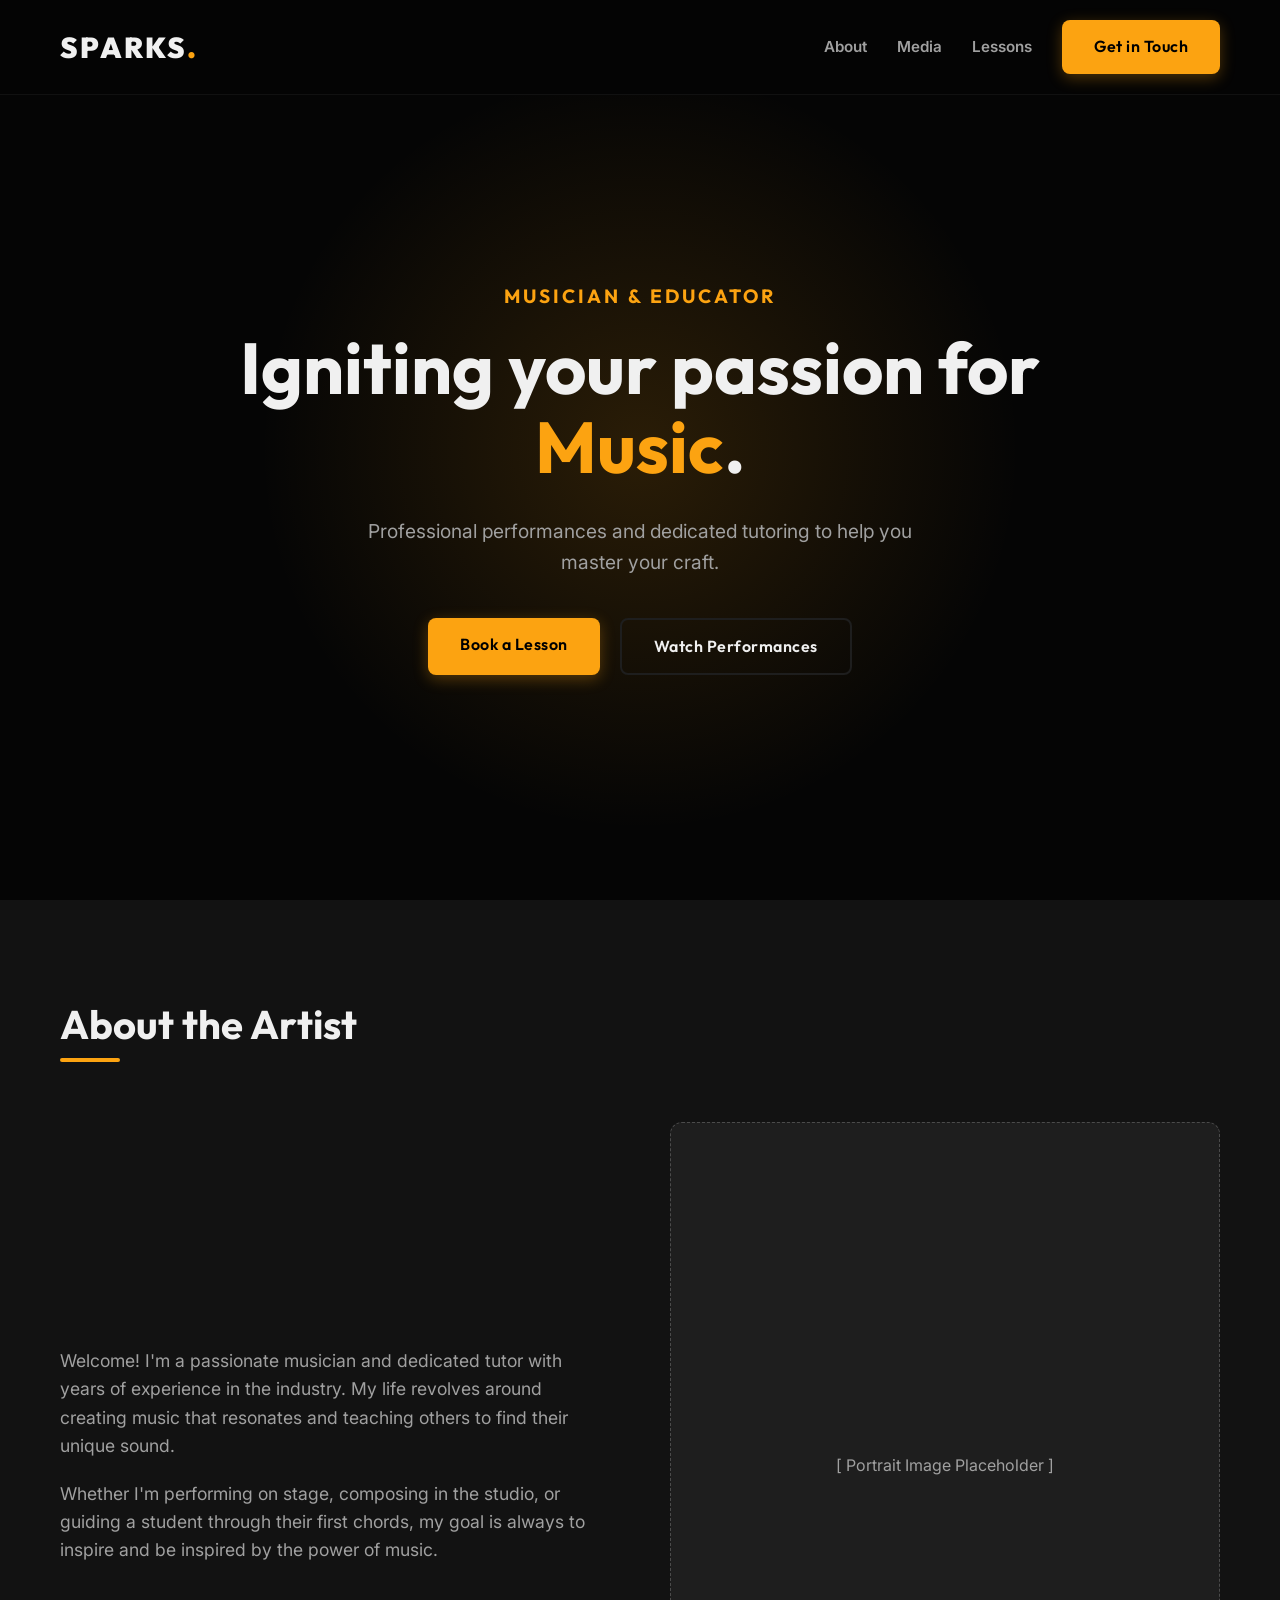
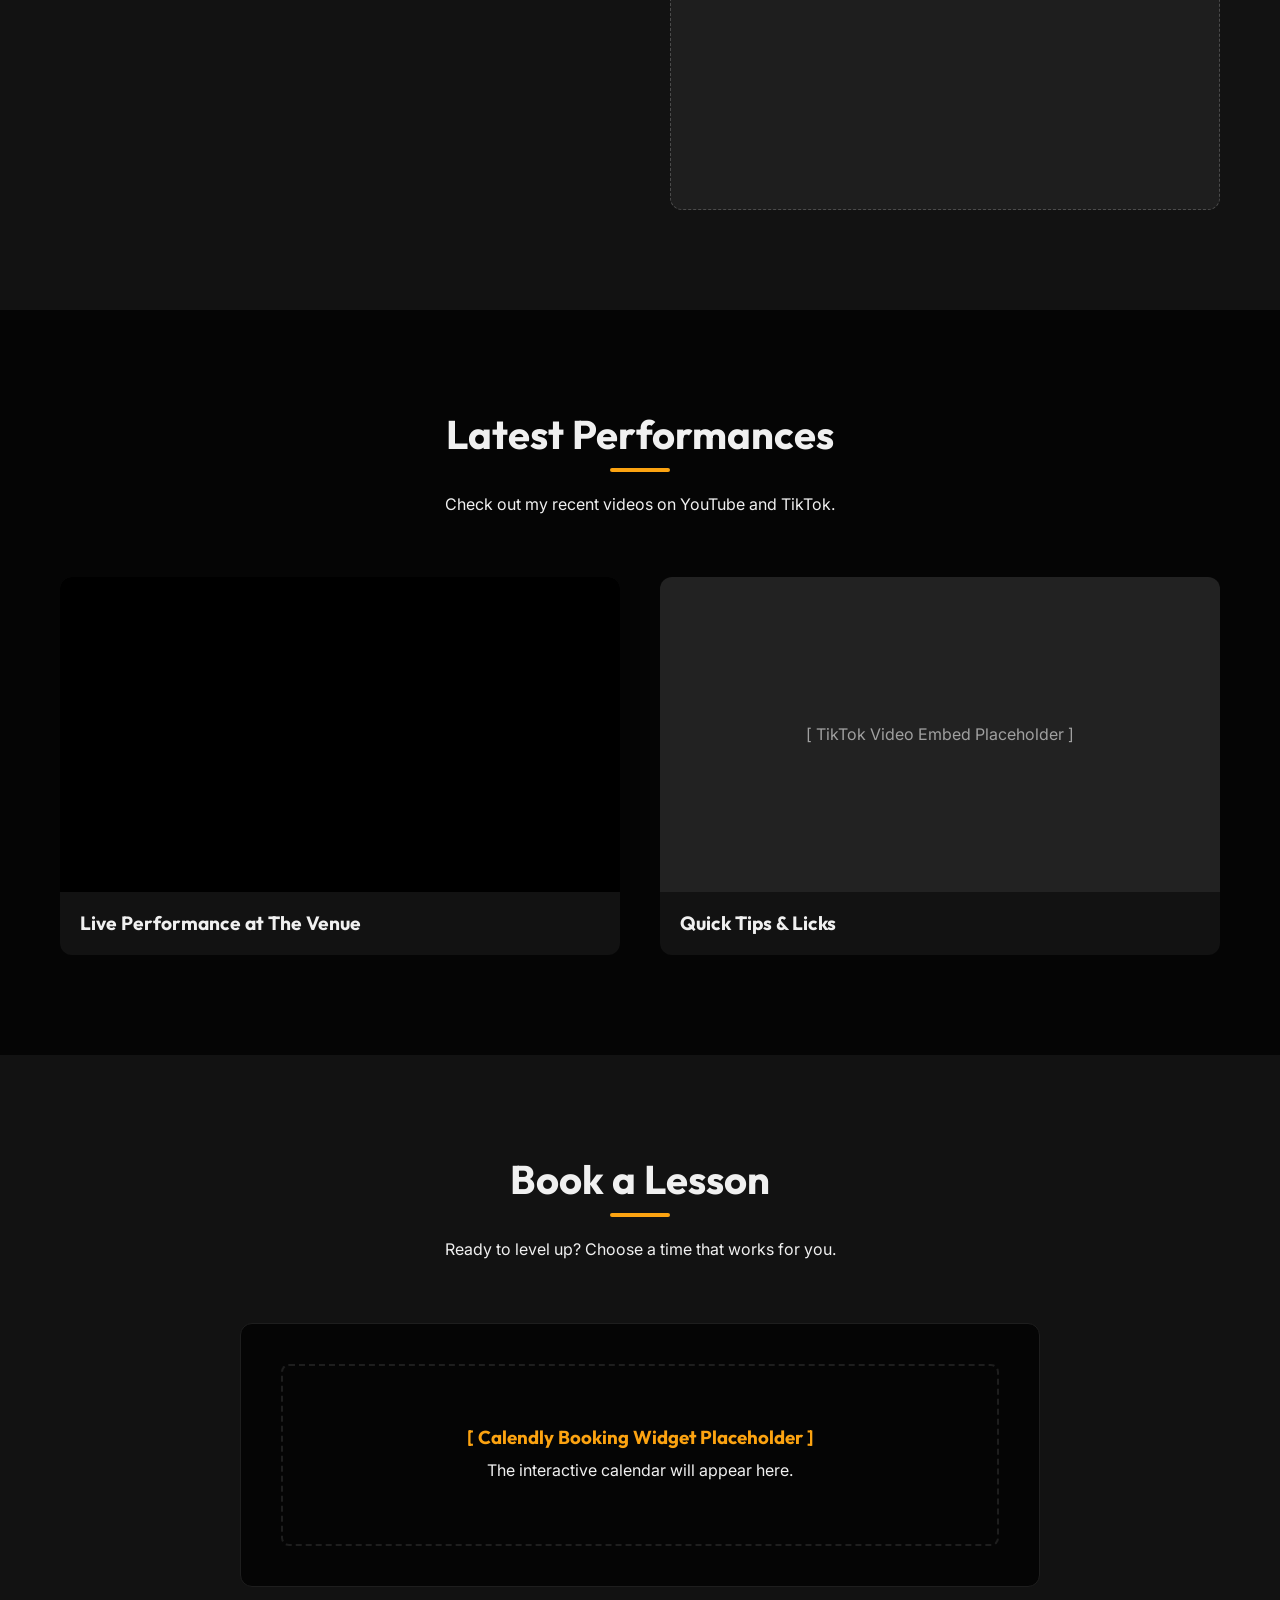
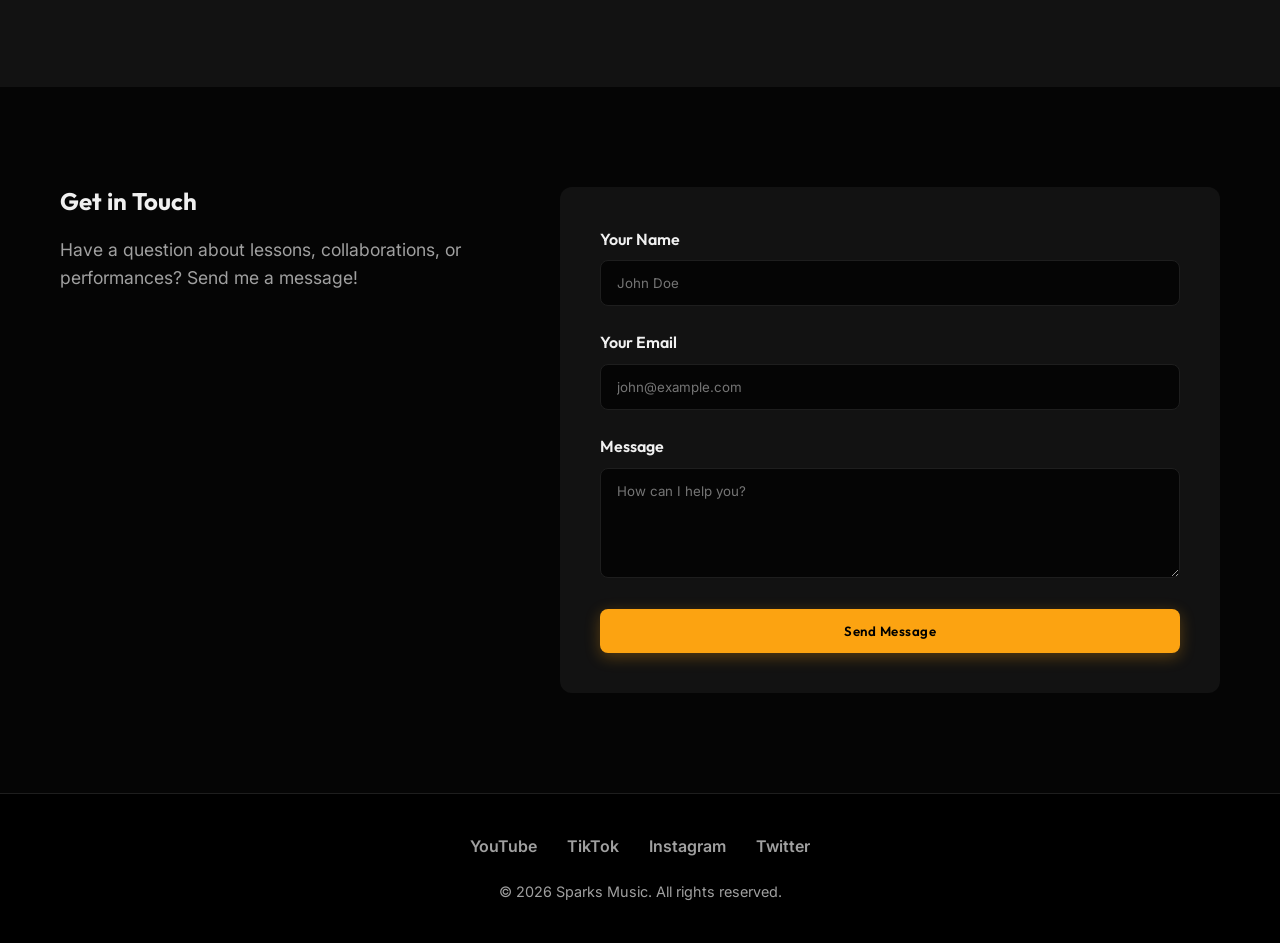
==== index.html @ db4cc909 "Add custom static site structure with placeholders" ====
<!DOCTYPE html>
<html lang="en">
<head>
    <meta charset="UTF-8">
    <meta name="viewport" content="width=device-width, initial-scale=1.0">
    <meta name="description" content="Musician & Tutor Portfolio">
    <title>Sparks | Musician & Tutor</title>
    
    <!-- Google Fonts for typography -->
    <link rel="preconnect" href="https://fonts.googleapis.com">
    <link rel="preconnect" href="https://fonts.gstatic.com" crossorigin>
    <link href="https://fonts.googleapis.com/css2?family=Inter:wght@300;400;600&family=Outfit:wght@400;700;900&display=swap" rel="stylesheet">
    
    <!-- Link to our custom sleek dark theme styles -->
    <link rel="stylesheet" href="styles.css">
</head>
<body>

    <!-- NAVIGATION BAR -->
    <header class="navbar">
        <div class="nav-container">
            <div class="logo">SPARKS<span>.</span></div>
            <!-- Mobile Menu Toggle Button -->
            <button class="mobile-toggle" aria-label="Toggle Navigation">
                <span class="hamburger"></span>
            </button>
            <nav class="nav-links">
                <a href="#about">About</a>
                <a href="#media">Media</a>
                <a href="#lessons">Lessons</a>
                <a href="#contact" class="btn-primary">Get in Touch</a>
            </nav>
        </div>
    </header>

    <!-- HERO SECTION -->
    <section class="hero" id="home">
        <div class="hero-content">
            <h2 class="subtitle">Musician & Educator</h2>
            <h1 class="title">Igniting your passion for <span class="accent">Music</span>.</h1>
            <p class="description">Professional performances and dedicated tutoring to help you master your craft.</p>
            <div class="hero-actions">
                <a href="#lessons" class="btn-primary">Book a Lesson</a>
                <a href="#media" class="btn-secondary">Watch Performances</a>
            </div>
        </div>
        <!-- Placeholder for a sleek background image or visual -->
        <div class="hero-background-glow"></div>
    </section>

    <!-- ABOUT SECTION -->
    <section class="section about" id="about">
        <div class="container">
            <div class="section-header">
                <h2>About the Artist</h2>
                <div class="underline"></div>
            </div>
            <div class="about-grid">
                <div class="about-text">
                    <p>Welcome! I'm a passionate musician and dedicated tutor with years of experience in the industry. My life revolves around creating music that resonates and teaching others to find their unique sound.</p>
                    <p>Whether I'm performing on stage, composing in the studio, or guiding a student through their first chords, my goal is always to inspire and be inspired by the power of music.</p>
                </div>
                <div class="about-image-placeholder">
                    <!-- TODO: Replace with an actual image of the client -->
                    <div class="img-box">
                        <span>[ Portrait Image Placeholder ]</span>
                    </div>
                </div>
            </div>
        </div>
    </section>

    <!-- MEDIA / VIDEOS SECTION -->
    <section class="section media" id="media">
        <div class="container">
            <div class="section-header text-center">
                <h2>Latest Performances</h2>
                <div class="underline center"></div>
                <p>Check out my recent videos on YouTube and TikTok.</p>
            </div>
            
            <div class="media-grid">
                <!-- YOUTUBE VIDEO PLACEHOLDER -->
                <div class="video-card">
                    <div class="video-wrapper">
                        <!-- TODO: Replace the 'src' link with actual YouTube embed link -->
                        <iframe width="560" height="315" src="https://www.youtube.com/embed/dQw4w9WgXcQ" title="YouTube video player" frameborder="0" allow="accelerometer; autoplay; clipboard-write; encrypted-media; gyroscope; picture-in-picture" allowfullscreen></iframe>
                    </div>
                    <h3>Live Performance at The Venue</h3>
                </div>

                <!-- TIKTOK VIDEO PLACEHOLDER -->
                <div class="video-card">
                    <div class="video-wrapper">
                        <!-- TODO: Replace with actual TikTok embed code from tiktok.com -->
                        <div class="tiktok-placeholder">
                            <span>[ TikTok Video Embed Placeholder ]</span>
                        </div>
                    </div>
                    <h3>Quick Tips & Licks</h3>
                </div>
            </div>
        </div>
    </section>

    <!-- LESSONS / BOOKING SECTION -->
    <section class="section lessons" id="lessons">
        <div class="container">
            <div class="section-header text-center">
                <h2>Book a Lesson</h2>
                <div class="underline center"></div>
                <p>Ready to level up? Choose a time that works for you.</p>
            </div>
            
            <div class="booking-container">
                <!-- CALENDLY EMBED PLACEHOLDER -->
                <div class="calendly-wrapper">
                    <!-- TODO: Once the client has a Calendly account, replace this placeholder div with the Calendly Inline Embed Code -->
                    <div class="placeholder-box">
                        <h3>[ Calendly Booking Widget Placeholder ]</h3>
                        <p>The interactive calendar will appear here.</p>
                    </div>
                </div>
            </div>
        </div>
    </section>

    <!-- CONTACT SECTION -->
    <section class="section contact" id="contact">
        <div class="container">
            <div class="contact-grid">
                <div class="contact-info">
                    <h2>Get in Touch</h2>
                    <p>Have a question about lessons, collaborations, or performances? Send me a message!</p>
                </div>
                
                <!-- FORMSPREE CONTACT FORM PLACEHOLDER -->
                <div class="contact-form-wrapper">
                    <!-- TODO: Replace the 'action' URL with the actual Formspree endpoint URL provided when you create the form on formspree.io -->
                    <form action="https://formspree.io/f/YOUR_FORM_ID_HERE" method="POST" class="contact-form">
                        <div class="form-group">
                            <label for="name">Your Name</label>
                            <input type="text" id="name" name="name" required placeholder="John Doe">
                        </div>
                        <div class="form-group">
                            <label for="email">Your Email</label>
                            <input type="email" id="email" name="email" required placeholder="john@example.com">
                        </div>
                        <div class="form-group">
                            <label for="message">Message</label>
                            <textarea id="message" name="message" rows="5" required placeholder="How can I help you?"></textarea>
                        </div>
                        <button type="submit" class="btn-primary full-width">Send Message</button>
                    </form>
                </div>
            </div>
        </div>
    </section>

    <!-- FOOTER SECTION -->
    <footer class="footer">
        <div class="container text-center">
            <div class="social-links">
                <!-- TODO: Update the href attributes with the client's actual social media URLs -->
                <a href="#" target="_blank" aria-label="YouTube">YouTube</a>
                <a href="#" target="_blank" aria-label="TikTok">TikTok</a>
                <a href="#" target="_blank" aria-label="Instagram">Instagram</a>
                <a href="#" target="_blank" aria-label="Twitter">Twitter</a>
            </div>
            <p>&copy; <span id="year"></span> Sparks Music. All rights reserved.</p>
        </div>
    </footer>

    <!-- Link to our interactivity script -->
    <script src="script.js"></script>
</body>
</html>
---- styles.css ----
/* ==========================================================================
   CSS CUSTOM PROPERTIES (Variables)
   ========================================================================== */
:root {
    /* Color Palette - Dark Sleek & Musical Vibe */
    --bg-color: #050505; /* Deep black background */
    --surface-color: #121212; /* Slightly lighter for cards/sections */
    --surface-light: #1e1e1e;
    
    --text-primary: #f0f0f0;
    --text-secondary: #a0a0a0;
    
    /* Vibrant Accent Colors */
    --accent-color: #fca311; /* Vibrant Gold/Orange for 'Sparks' */
    --accent-glow: rgba(252, 163, 17, 0.3);
    
    /* Typography */
    --font-heading: 'Outfit', sans-serif;
    --font-body: 'Inter', sans-serif;
    
    /* Spacing & Layout */
    --max-width: 1200px;
    --section-padding: 100px 20px;
    
    /* Transitions */
    --transition: all 0.3s ease;
}

/* ==========================================================================
   RESET & BASE STYLES
   ========================================================================== */
* {
    margin: 0;
    padding: 0;
    box-sizing: border-box;
}

html {
    scroll-behavior: smooth;
}

body {
    font-family: var(--font-body);
    background-color: var(--bg-color);
    color: var(--text-primary);
    line-height: 1.6;
    overflow-x: hidden;
}

h1, h2, h3, h4, h5, h6 {
    font-family: var(--font-heading);
    font-weight: 700;
    line-height: 1.2;
}

a {
    text-decoration: none;
    color: var(--text-primary);
    transition: var(--transition);
}

img {
    max-width: 100%;
    height: auto;
    display: block;
}

.container {
    max-width: var(--max-width);
    margin: 0 auto;
    padding: 0 20px;
}

.text-center { text-align: center; }

/* ==========================================================================
   COMPONENTS & UTILITIES
   ========================================================================== */
/* Buttons */
.btn-primary, .btn-secondary {
    display: inline-block;
    padding: 14px 32px;
    border-radius: 8px;
    font-weight: 600;
    font-family: var(--font-heading);
    letter-spacing: 0.5px;
    cursor: pointer;
    transition: var(--transition);
    border: none;
}

.btn-primary {
    background-color: var(--accent-color);
    color: #000;
    box-shadow: 0 4px 15px var(--accent-glow);
}

.btn-primary:hover {
    transform: translateY(-2px);
    box-shadow: 0 6px 20px rgba(252, 163, 17, 0.5);
    background-color: #ffb732;
}

.btn-secondary {
    background-color: transparent;
    color: var(--text-primary);
    border: 2px solid var(--surface-light);
}

.btn-secondary:hover {
    border-color: var(--accent-color);
    color: var(--accent-color);
}

.full-width {
    width: 100%;
}

/* Section Headers */
.section {
    padding: var(--section-padding);
}

.section-header {
    margin-bottom: 60px;
}

.section-header h2 {
    font-size: 2.5rem;
    margin-bottom: 10px;
}

.underline {
    width: 60px;
    height: 4px;
    background-color: var(--accent-color);
    border-radius: 2px;
}

.underline.center {
    margin: 0 auto 20px auto;
}

/* ==========================================================================
   NAVIGATION
   ========================================================================== */
.navbar {
    position: fixed;
    top: 0;
    left: 0;
    width: 100%;
    padding: 20px 0;
    background-color: rgba(5, 5, 5, 0.9);
    backdrop-filter: blur(10px);
    z-index: 1000;
    border-bottom: 1px solid rgba(255, 255, 255, 0.05);
}

.nav-container {
    max-width: var(--max-width);
    margin: 0 auto;
    padding: 0 20px;
    display: flex;
    justify-content: space-between;
    align-items: center;
}

.logo {
    font-family: var(--font-heading);
    font-size: 1.8rem;
    font-weight: 900;
    letter-spacing: 2px;
}

.logo span {
    color: var(--accent-color);
}

.nav-links {
    display: flex;
    align-items: center;
    gap: 30px;
}

.nav-links a:not(.btn-primary) {
    font-weight: 600;
    font-size: 0.95rem;
    color: var(--text-secondary);
}

.nav-links a:not(.btn-primary):hover {
    color: var(--accent-color);
}

.mobile-toggle {
    display: none;
    background: none;
    border: none;
    cursor: pointer;
    width: 30px;
    height: 24px;
    position: relative;
}

.hamburger, .hamburger::before, .hamburger::after {
    content: '';
    position: absolute;
    width: 100%;
    height: 2px;
    background-color: var(--text-primary);
    transition: var(--transition);
}

.hamburger { top: 11px; left: 0; }
.hamburger::before { top: -8px; }
.hamburger::after { top: 8px; }

/* ==========================================================================
   HERO SECTION
   ========================================================================== */
.hero {
    min-height: 100vh;
    display: flex;
    align-items: center;
    justify-content: center;
    position: relative;
    padding: 120px 20px 60px;
    text-align: center;
    overflow: hidden;
}

.hero-content {
    position: relative;
    z-index: 2;
    max-width: 800px;
}

.subtitle {
    color: var(--accent-color);
    font-size: 1.2rem;
    text-transform: uppercase;
    letter-spacing: 3px;
    margin-bottom: 20px;
}

.title {
    font-size: 4.5rem;
    line-height: 1.1;
    margin-bottom: 30px;
}

.accent {
    color: var(--accent-color);
    position: relative;
}

.description {
    font-size: 1.2rem;
    color: var(--text-secondary);
    margin-bottom: 40px;
    max-width: 600px;
    margin-left: auto;
    margin-right: auto;
}

.hero-actions {
    display: flex;
    gap: 20px;
    justify-content: center;
}

.hero-background-glow {
    position: absolute;
    width: 60vw;
    height: 60vw;
    background: radial-gradient(circle, var(--accent-glow) 0%, transparent 70%);
    top: 50%;
    left: 50%;
    transform: translate(-50%, -50%);
    z-index: 1;
    pointer-events: none;
    opacity: 0.5;
}

/* ==========================================================================
   ABOUT SECTION
   ========================================================================== */
.about {
    background-color: var(--surface-color);
}

.about-grid {
    display: grid;
    grid-template-columns: 1fr 1fr;
    gap: 60px;
    align-items: center;
}

.about-text p {
    font-size: 1.1rem;
    color: var(--text-secondary);
    margin-bottom: 20px;
}

.about-image-placeholder {
    width: 100%;
}

.img-box {
    background-color: var(--surface-light);
    border-radius: 12px;
    aspect-ratio: 4/5;
    display: flex;
    align-items: center;
    justify-content: center;
    color: var(--text-secondary);
    border: 1px dashed rgba(255,255,255,0.2);
}

/* ==========================================================================
   MEDIA / VIDEOS SECTION
   ========================================================================== */
.media-grid {
    display: grid;
    grid-template-columns: repeat(auto-fit, minmax(300px, 1fr));
    gap: 40px;
    margin-top: 40px;
}

.video-card {
    background-color: var(--surface-color);
    border-radius: 12px;
    overflow: hidden;
    transition: var(--transition);
}

.video-card:hover {
    transform: translateY(-10px);
    box-shadow: 0 10px 30px rgba(0,0,0,0.5);
}

.video-wrapper {
    position: relative;
    padding-bottom: 56.25%; /* 16:9 Aspect Ratio */
    height: 0;
    background-color: #000;
}

.video-wrapper iframe, .video-wrapper .tiktok-placeholder {
    position: absolute;
    top: 0;
    left: 0;
    width: 100%;
    height: 100%;
}

.tiktok-placeholder {
    display: flex;
    align-items: center;
    justify-content: center;
    background-color: #222;
    color: var(--text-secondary);
}

.video-card h3 {
    padding: 20px;
    font-size: 1.2rem;
}

/* ==========================================================================
   LESSONS SECTION
   ========================================================================== */
.lessons {
    background-color: var(--surface-color);
}

.booking-container {
    max-width: 800px;
    margin: 0 auto;
    background-color: var(--bg-color);
    border-radius: 12px;
    padding: 40px;
    border: 1px solid var(--surface-light);
}

.placeholder-box {
    text-align: center;
    padding: 60px 20px;
    border: 2px dashed var(--surface-light);
    border-radius: 8px;
}

.placeholder-box h3 {
    color: var(--accent-color);
    margin-bottom: 10px;
}

/* ==========================================================================
   CONTACT SECTION
   ========================================================================== */
.contact-grid {
    display: grid;
    grid-template-columns: 1fr 1.5fr;
    gap: 60px;
}

.contact-info p {
    color: var(--text-secondary);
    margin-top: 20px;
    font-size: 1.1rem;
}

.contact-form {
    background-color: var(--surface-color);
    padding: 40px;
    border-radius: 12px;
}

.form-group {
    margin-bottom: 24px;
}

.form-group label {
    display: block;
    margin-bottom: 8px;
    font-weight: 600;
    font-family: var(--font-heading);
}

.form-group input, .form-group textarea {
    width: 100%;
    padding: 14px 16px;
    background-color: var(--bg-color);
    border: 1px solid var(--surface-light);
    border-radius: 8px;
    color: var(--text-primary);
    font-family: var(--font-body);
    transition: var(--transition);
}

.form-group input:focus, .form-group textarea:focus {
    outline: none;
    border-color: var(--accent-color);
    box-shadow: 0 0 0 2px var(--accent-glow);
}

/* ==========================================================================
   FOOTER
   ========================================================================== */
.footer {
    background-color: #000;
    padding: 40px 20px;
    border-top: 1px solid var(--surface-light);
}

.social-links {
    display: flex;
    justify-content: center;
    gap: 30px;
    margin-bottom: 20px;
}

.social-links a {
    color: var(--text-secondary);
    font-weight: 600;
}

.social-links a:hover {
    color: var(--accent-color);
}

.footer p {
    color: var(--text-secondary);
    font-size: 0.9rem;
}

/* ==========================================================================
   RESPONSIVE DESIGN (Media Queries)
   ========================================================================== */
@media (max-width: 768px) {
    .title { font-size: 3rem; }
    .about-grid, .contact-grid { grid-template-columns: 1fr; }
    
    .mobile-toggle { display: block; }
    
    .nav-links {
        position: absolute;
        top: 100%;
        left: 0;
        width: 100%;
        background-color: var(--surface-color);
        flex-direction: column;
        padding: 30px 20px;
        clip-path: circle(0% at top right);
        transition: all 0.4s ease-out;
    }
    
    .nav-links.active {
        clip-path: circle(150% at top right);
    }
    
    .hero-actions { flex-direction: column; }
}
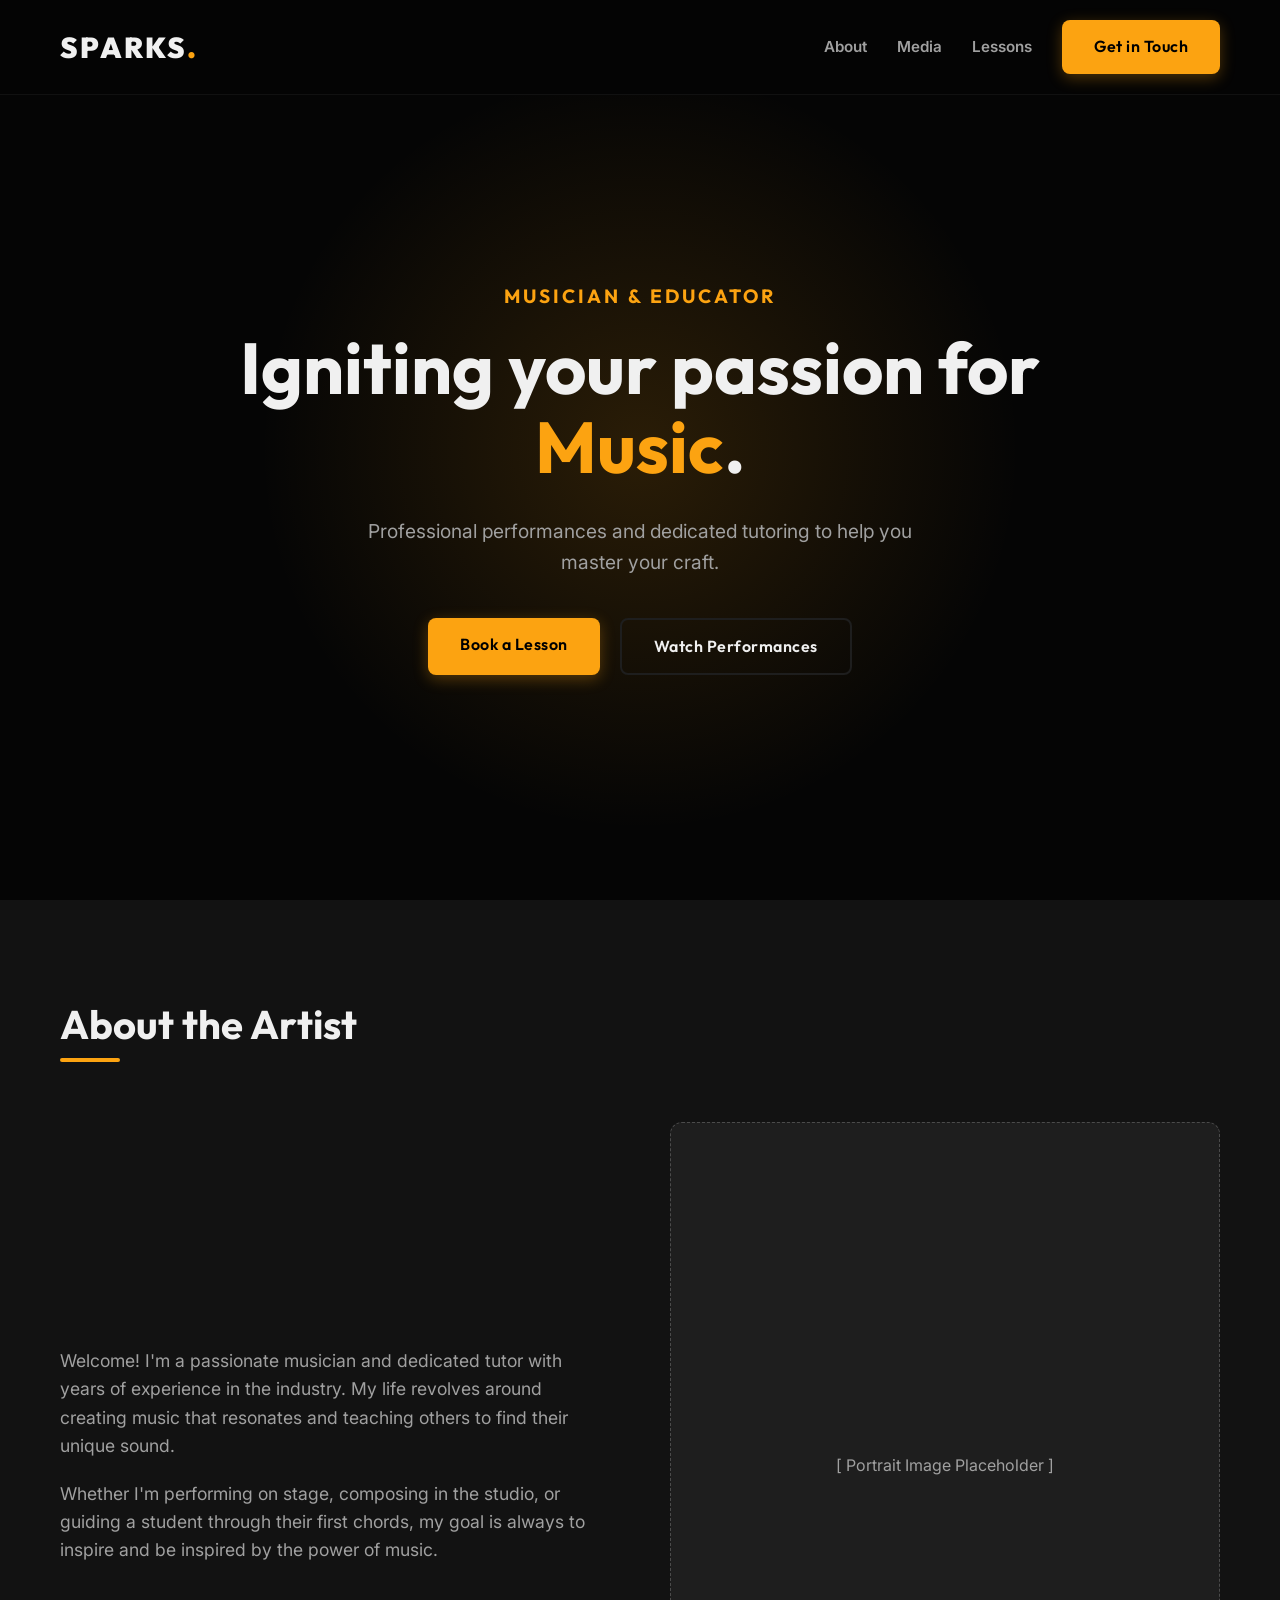
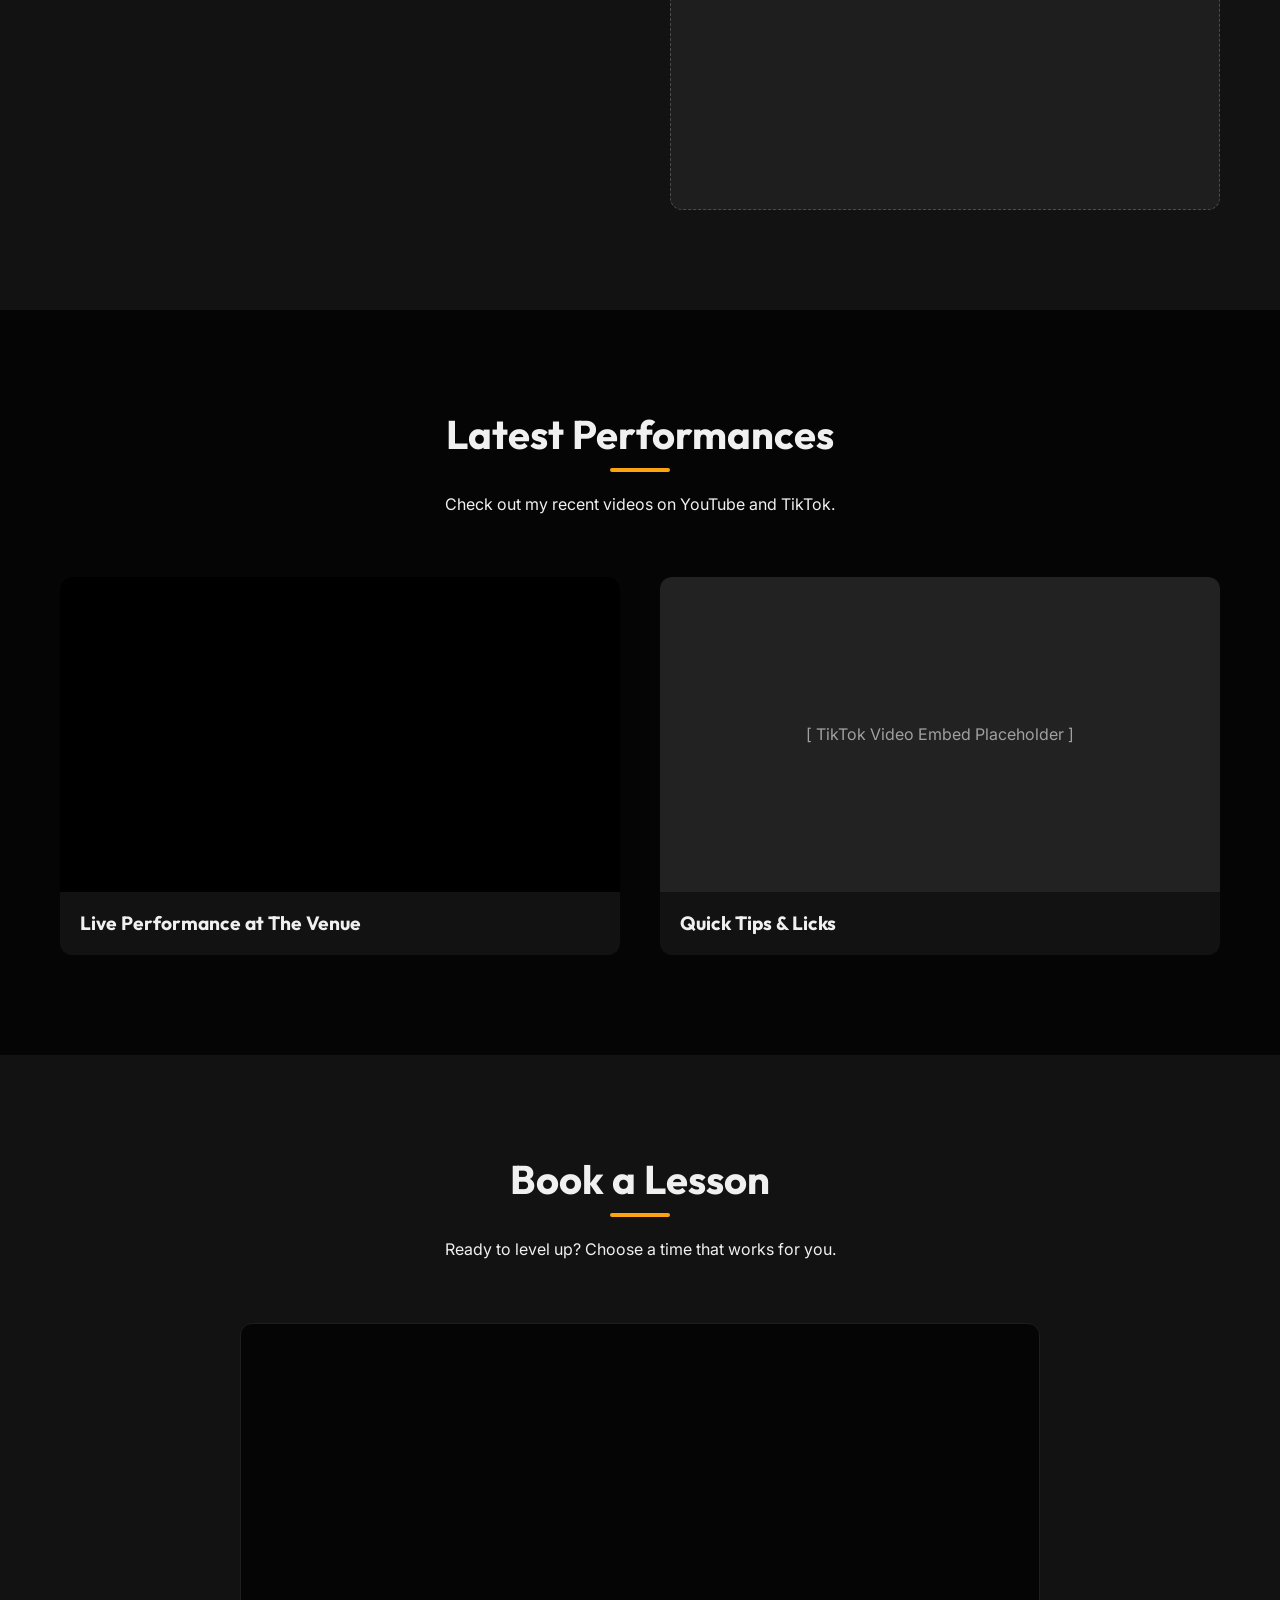
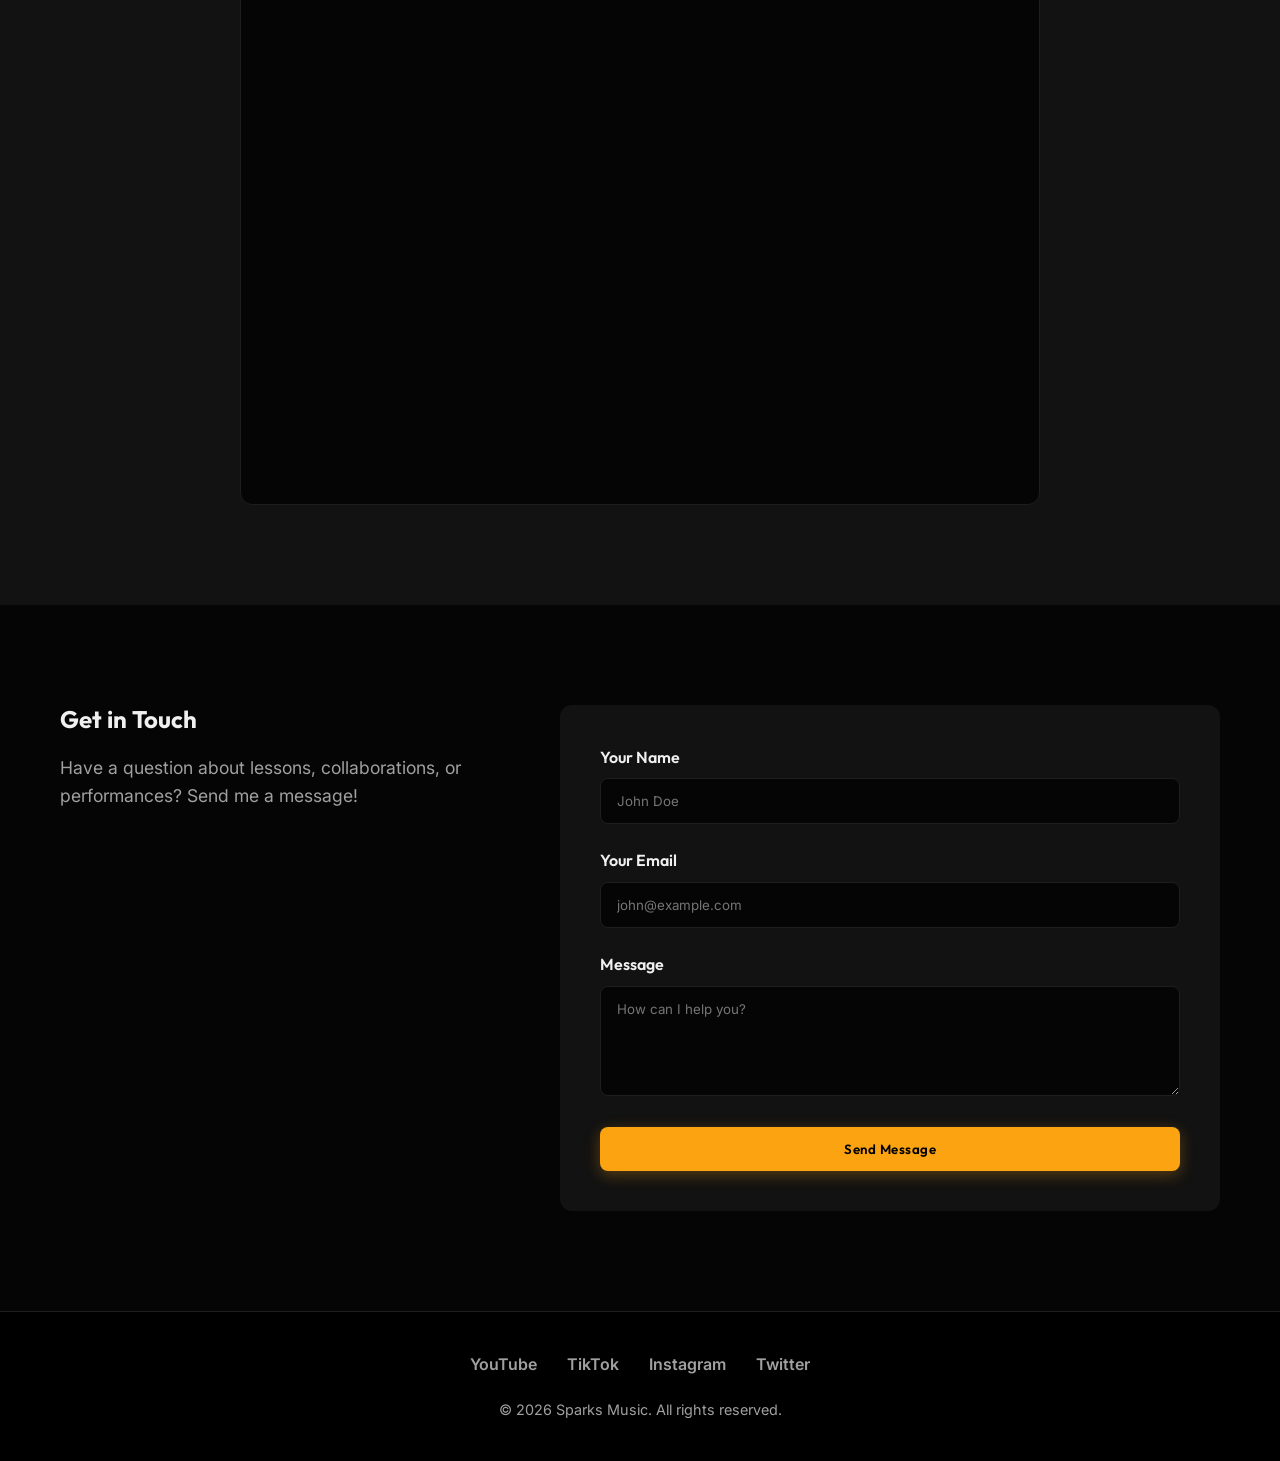
==== commit d769cb95: "Update Calendly embed code" ====
--- a/index.html
+++ b/index.html
@@ -115,11 +115,10 @@
             <div class="booking-container">
                 <!-- CALENDLY EMBED PLACEHOLDER -->
                 <div class="calendly-wrapper">
-                    <!-- TODO: Once the client has a Calendly account, replace this placeholder div with the Calendly Inline Embed Code -->
-                    <div class="placeholder-box">
-                        <h3>[ Calendly Booking Widget Placeholder ]</h3>
-                        <p>The interactive calendar will appear here.</p>
-                    </div>
+                    <!-- Calendly inline widget begin -->
+                    <div class="calendly-inline-widget" data-url="https://calendly.com/mosebemos26/30min" style="min-width:320px;height:700px;"></div>
+                    <script type="text/javascript" src="https://assets.calendly.com/assets/external/widget.js" async></script>
+                    <!-- Calendly inline widget end -->
                 </div>
             </div>
         </div>
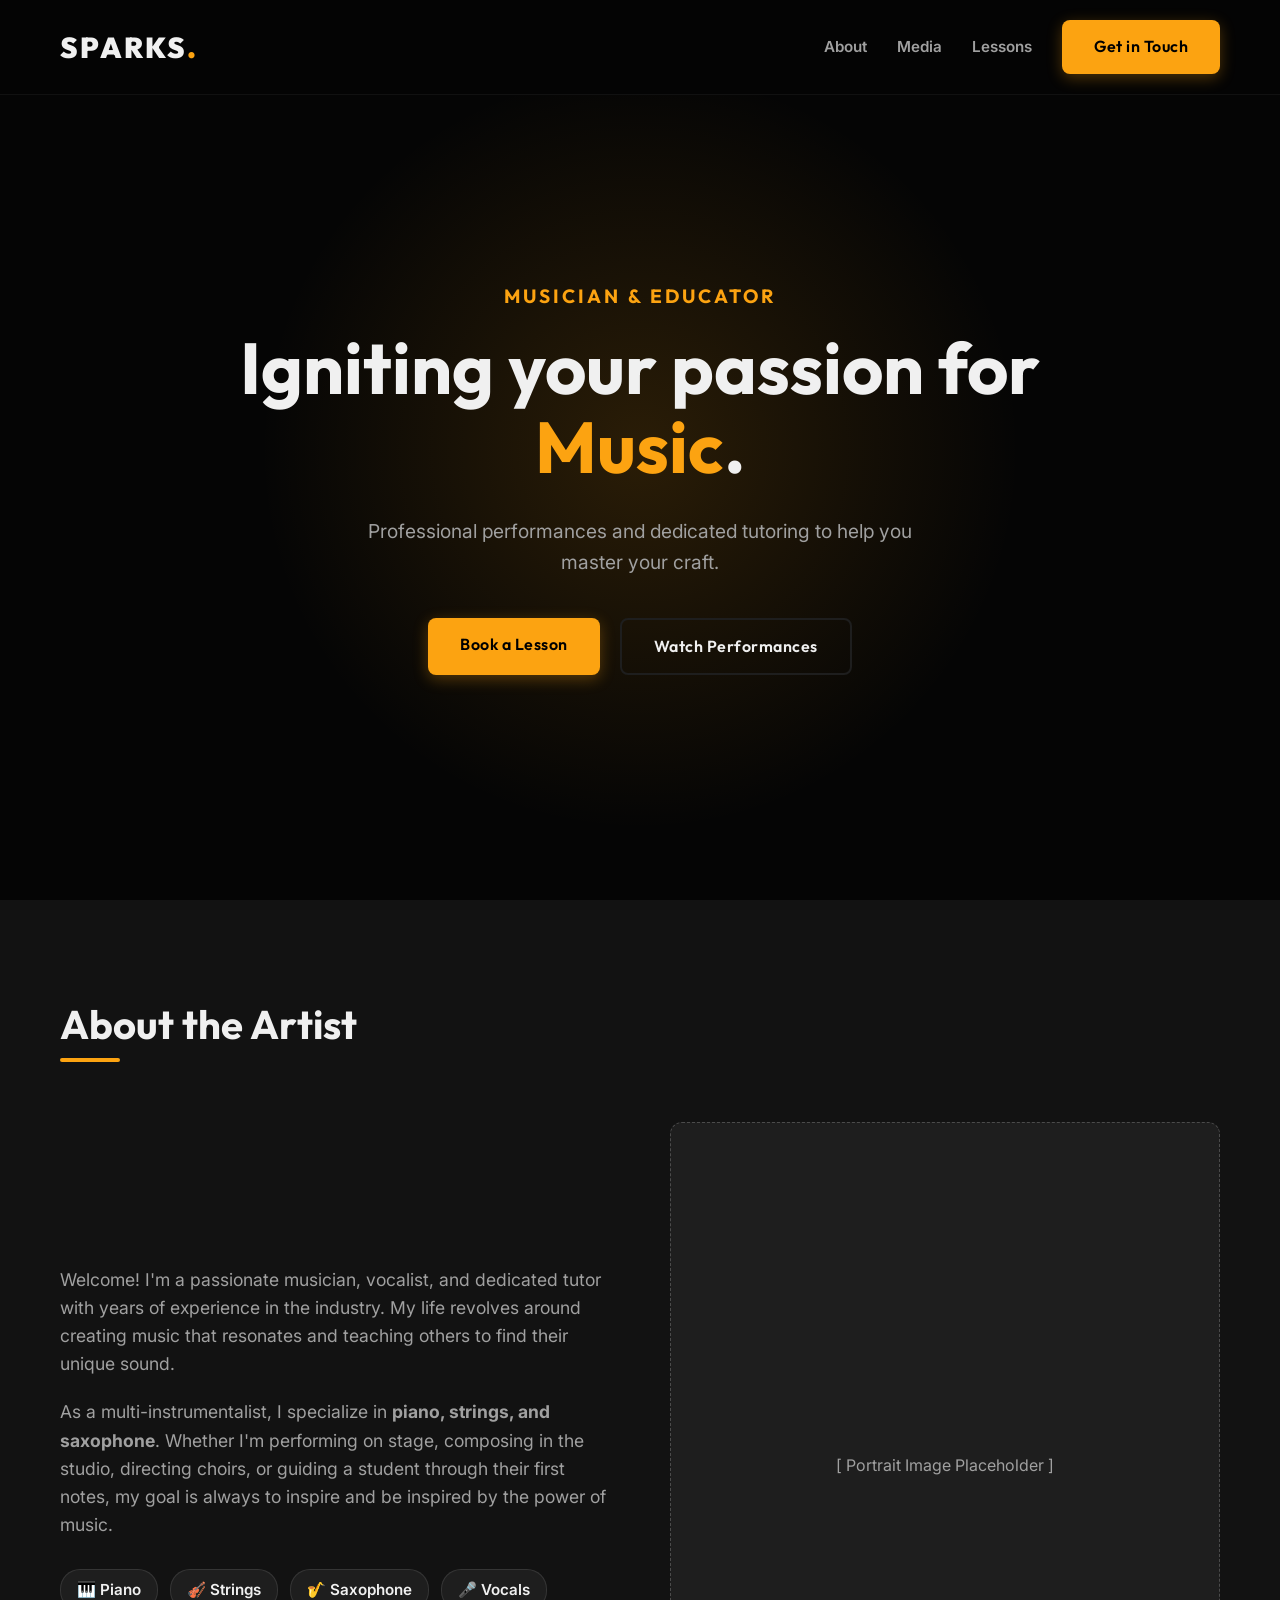
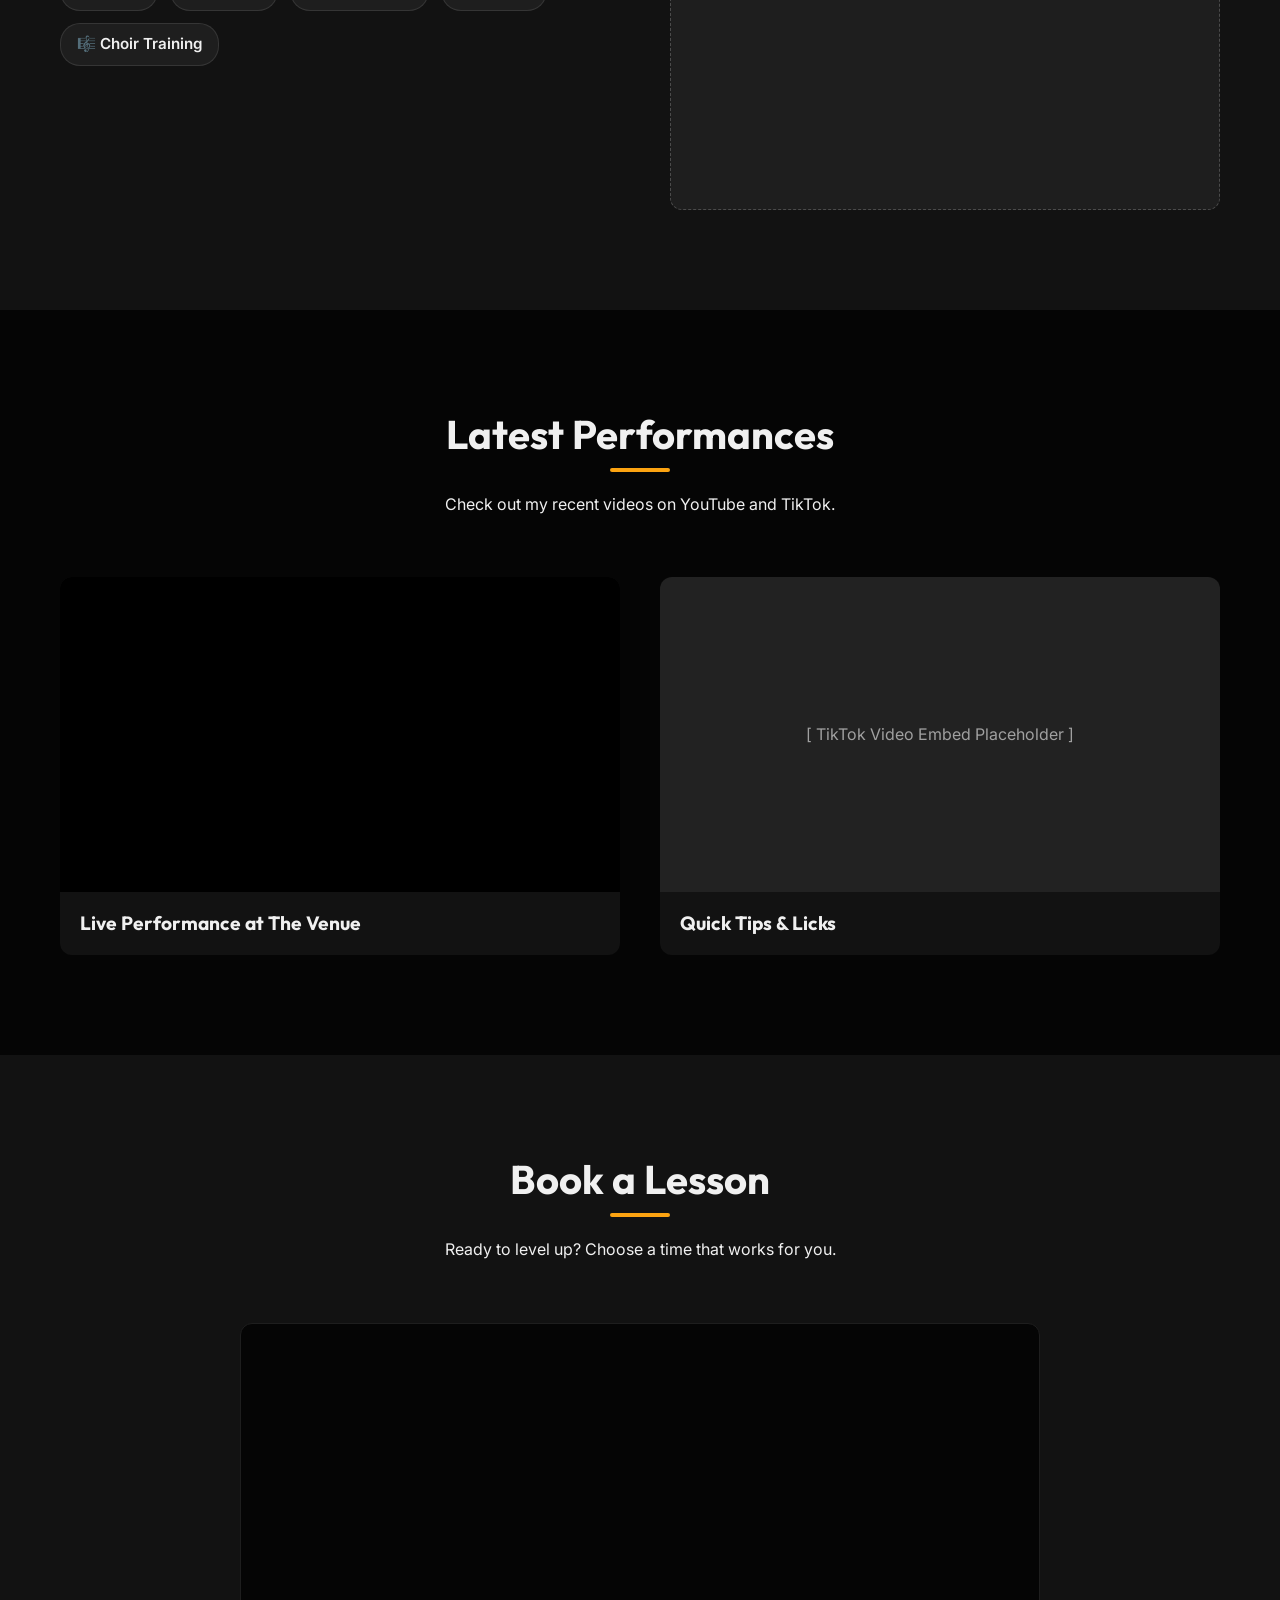
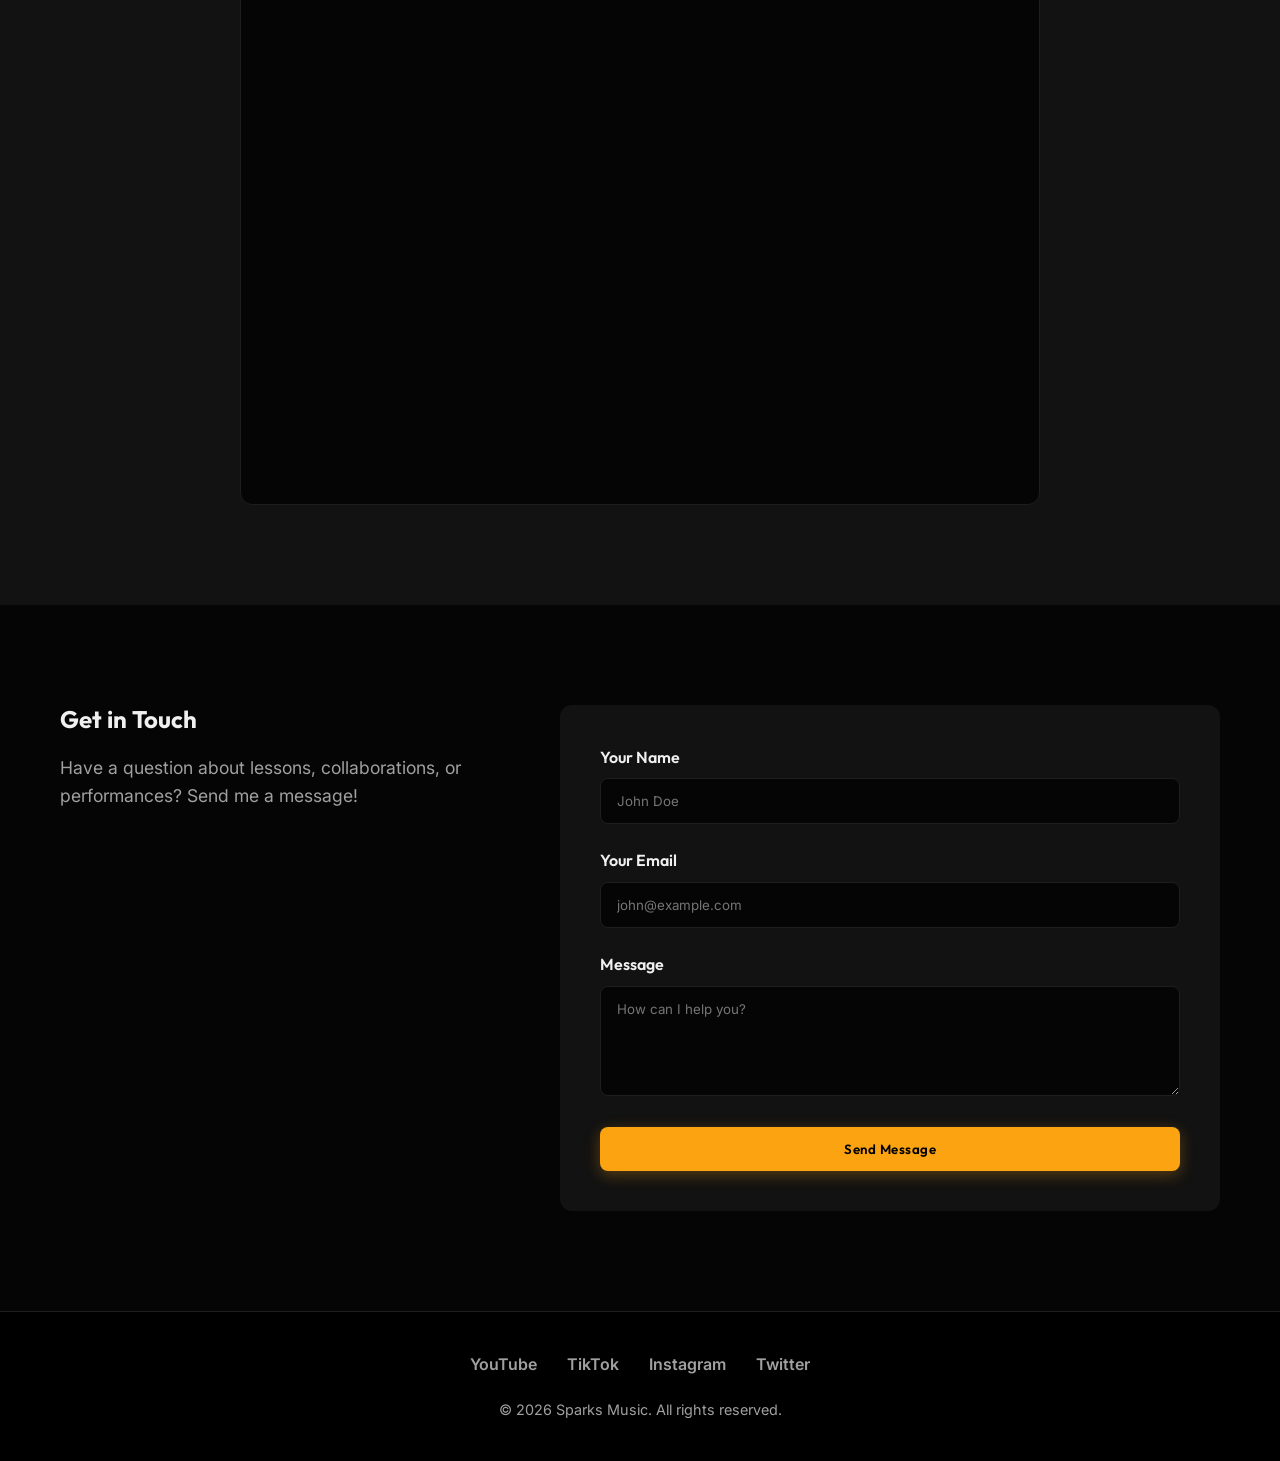
==== commit 5bf73fb8: "Update about section to feature multiple instruments and choir training" ====
--- a/index.html
+++ b/index.html
@@ -57,8 +57,16 @@
             </div>
             <div class="about-grid">
                 <div class="about-text">
-                    <p>Welcome! I'm a passionate musician and dedicated tutor with years of experience in the industry. My life revolves around creating music that resonates and teaching others to find their unique sound.</p>
-                    <p>Whether I'm performing on stage, composing in the studio, or guiding a student through their first chords, my goal is always to inspire and be inspired by the power of music.</p>
+                    <p>Welcome! I'm a passionate musician, vocalist, and dedicated tutor with years of experience in the industry. My life revolves around creating music that resonates and teaching others to find their unique sound.</p>
+                    <p>As a multi-instrumentalist, I specialize in <strong>piano, strings, and saxophone</strong>. Whether I'm performing on stage, composing in the studio, directing choirs, or guiding a student through their first notes, my goal is always to inspire and be inspired by the power of music.</p>
+                    
+                    <div class="skills-container">
+                        <span class="skill-tag">🎹 Piano</span>
+                        <span class="skill-tag">🎻 Strings</span>
+                        <span class="skill-tag">🎷 Saxophone</span>
+                        <span class="skill-tag">🎤 Vocals</span>
+                        <span class="skill-tag">🎼 Choir Training</span>
+                    </div>
                 </div>
                 <div class="about-image-placeholder">
                     <!-- TODO: Replace with an actual image of the client -->
@@ -135,8 +143,10 @@
                 
                 <!-- FORMSPREE CONTACT FORM PLACEHOLDER -->
                 <div class="contact-form-wrapper">
-                    <!-- TODO: Replace the 'action' URL with the actual Formspree endpoint URL provided when you create the form on formspree.io -->
-                    <form action="https://formspree.io/f/YOUR_FORM_ID_HERE" method="POST" class="contact-form">
+                    <form action="https://api.web3forms.com/submit" method="POST" class="contact-form">
+                        <!-- Web3Forms Access Key -->
+                        <input type="hidden" name="access_key" value="1d06483f-66d4-4c90-8b9a-741d854e2569">
+                        
                         <div class="form-group">
                             <label for="name">Your Name</label>
                             <input type="text" id="name" name="name" required placeholder="John Doe">
--- a/styles.css
+++ b/styles.css
@@ -306,6 +306,31 @@
     width: 100%;
 }
 
+.skills-container {
+    display: flex;
+    flex-wrap: wrap;
+    gap: 12px;
+    margin-top: 30px;
+}
+
+.skill-tag {
+    background-color: var(--surface-light);
+    color: var(--text-primary);
+    padding: 8px 16px;
+    border-radius: 20px;
+    font-size: 0.95rem;
+    font-weight: 600;
+    border: 1px solid rgba(255, 255, 255, 0.1);
+    transition: var(--transition);
+}
+
+.skill-tag:hover {
+    border-color: var(--accent-color);
+    color: var(--accent-color);
+    transform: translateY(-2px);
+    box-shadow: 0 4px 10px rgba(0, 0, 0, 0.3);
+}
+
 .img-box {
     background-color: var(--surface-light);
     border-radius: 12px;
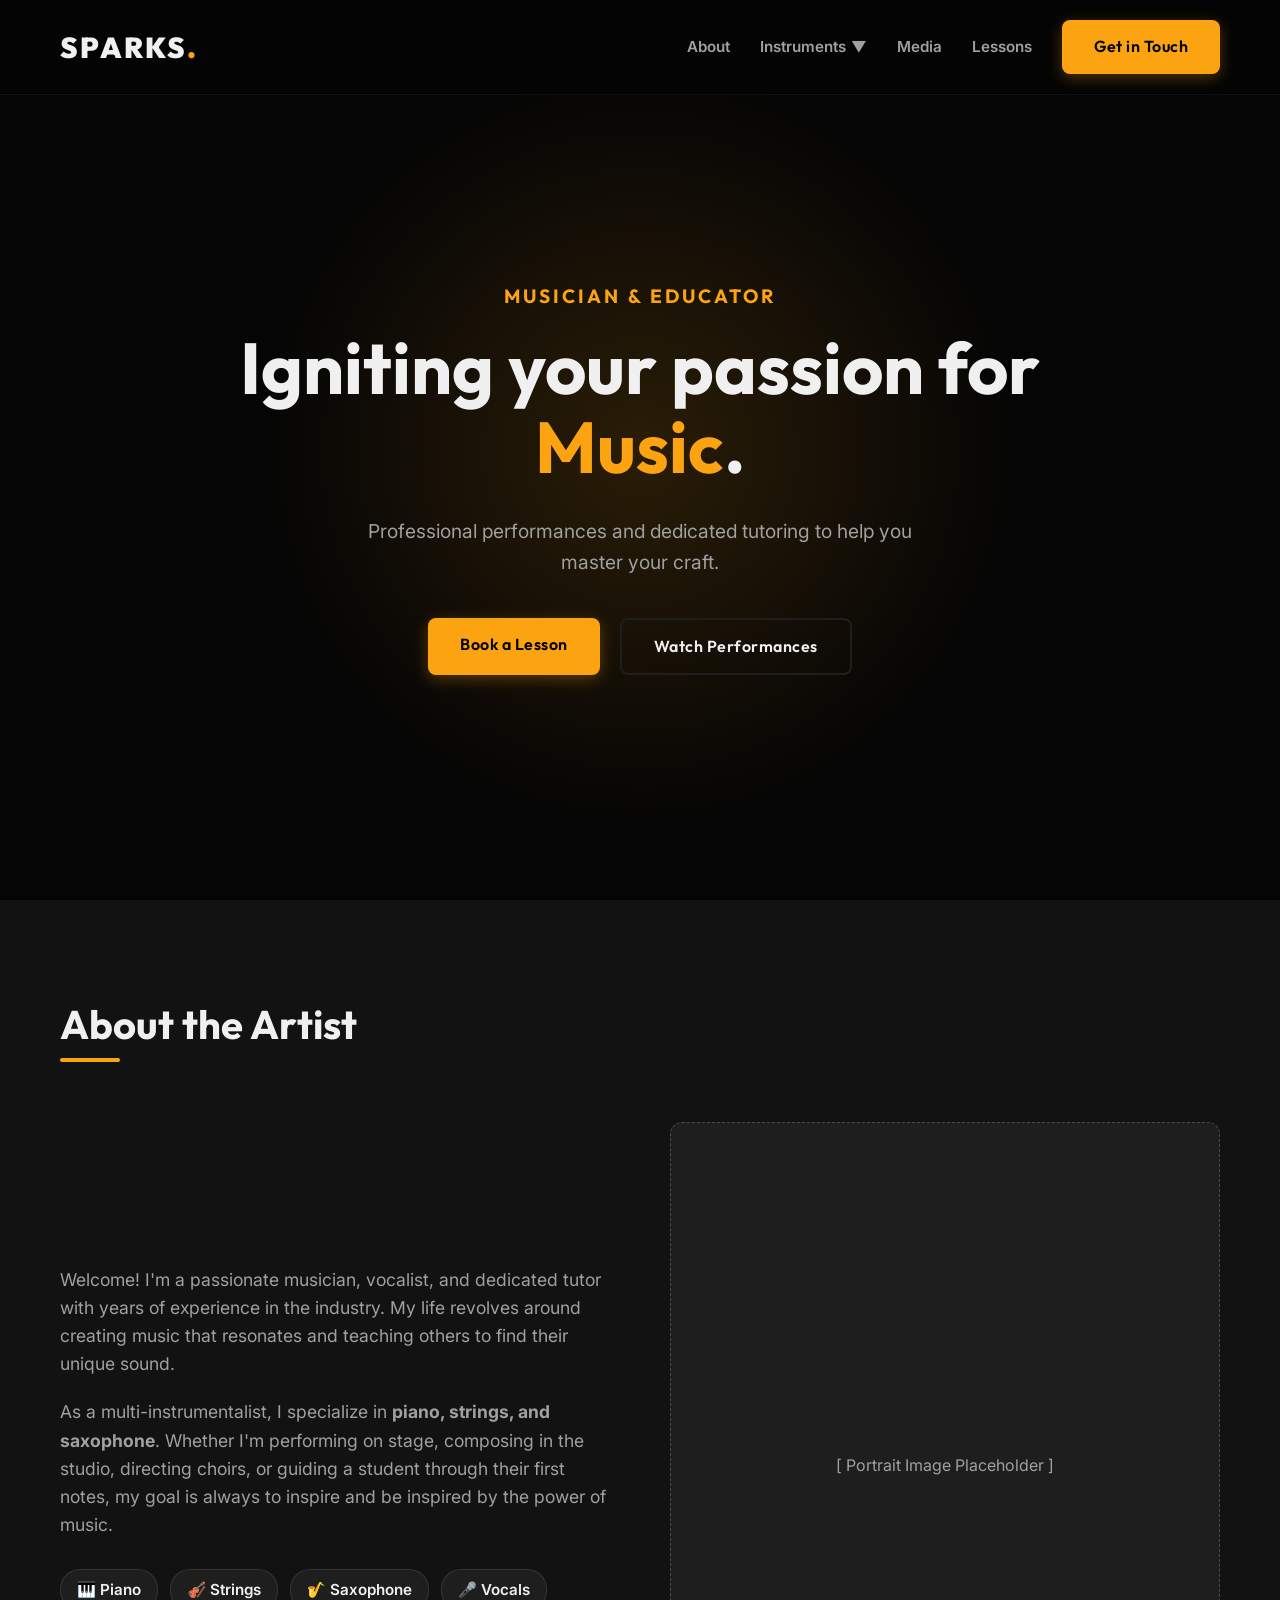
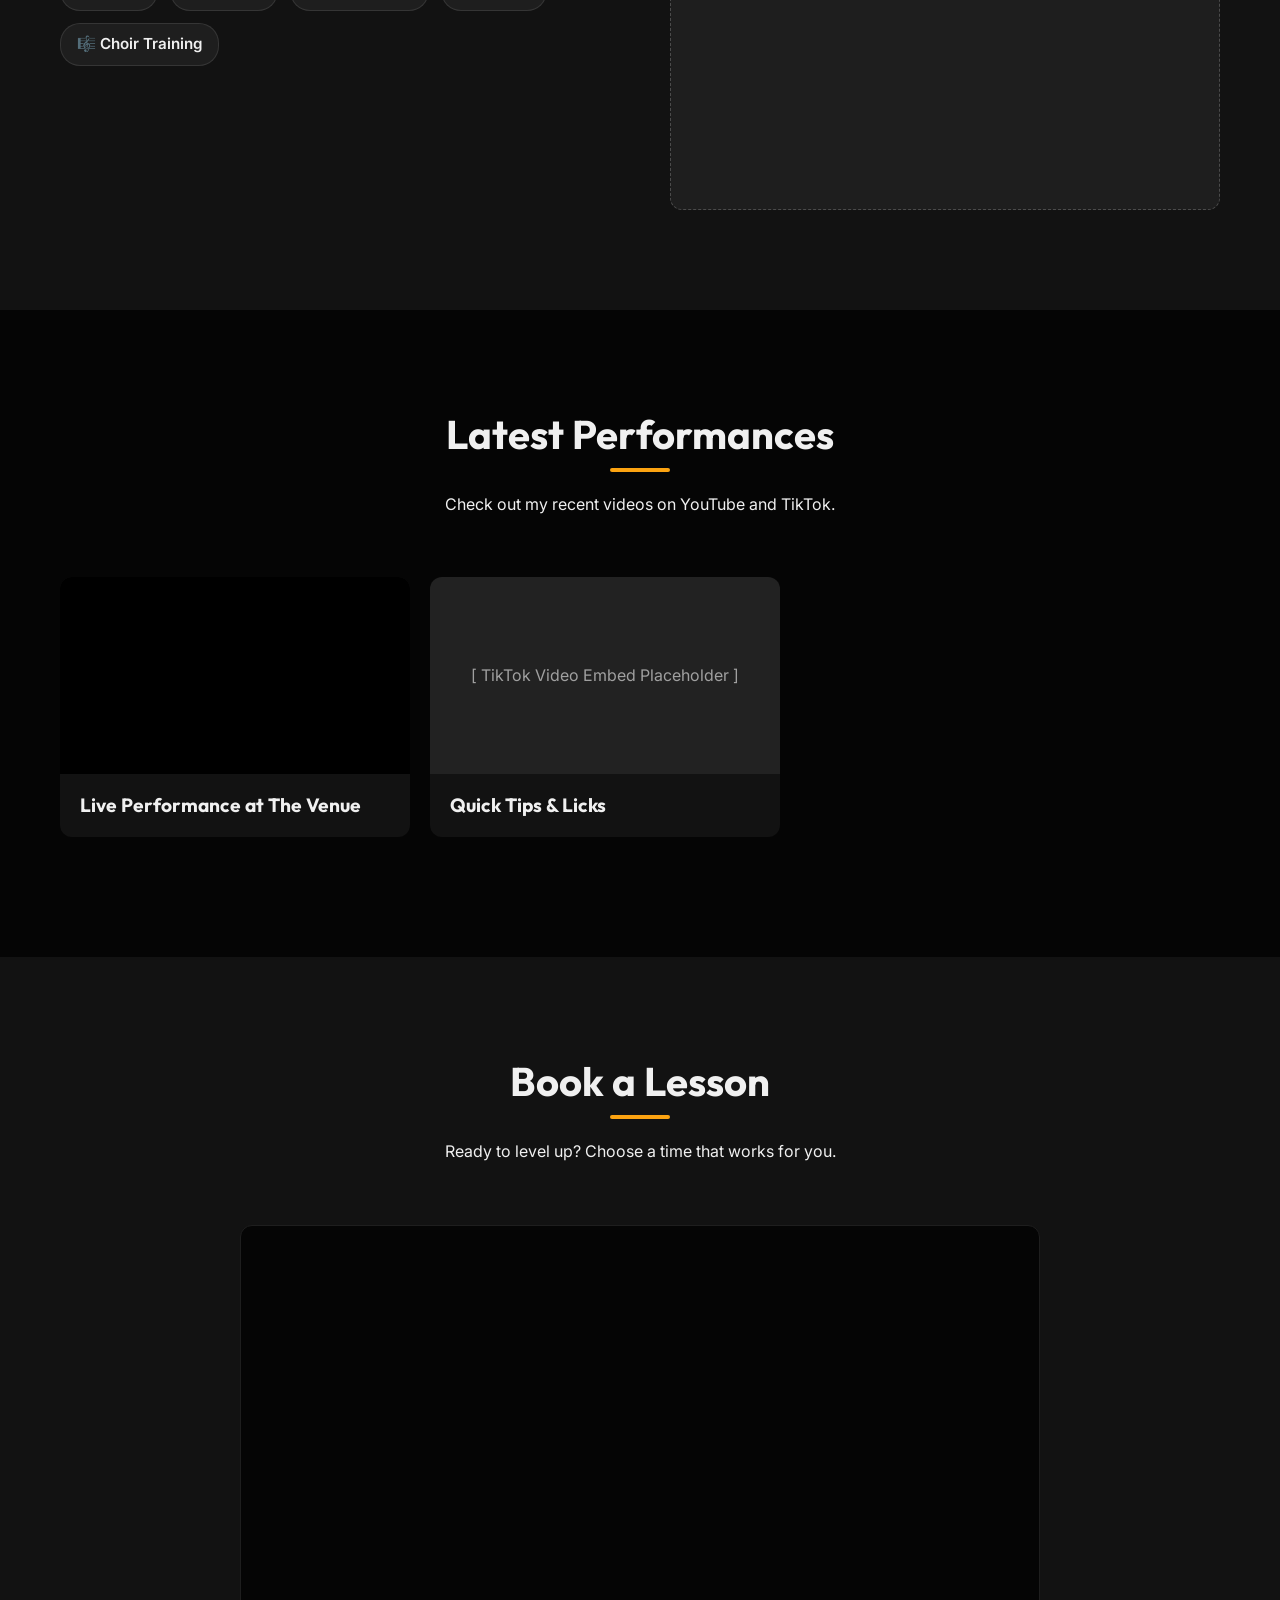
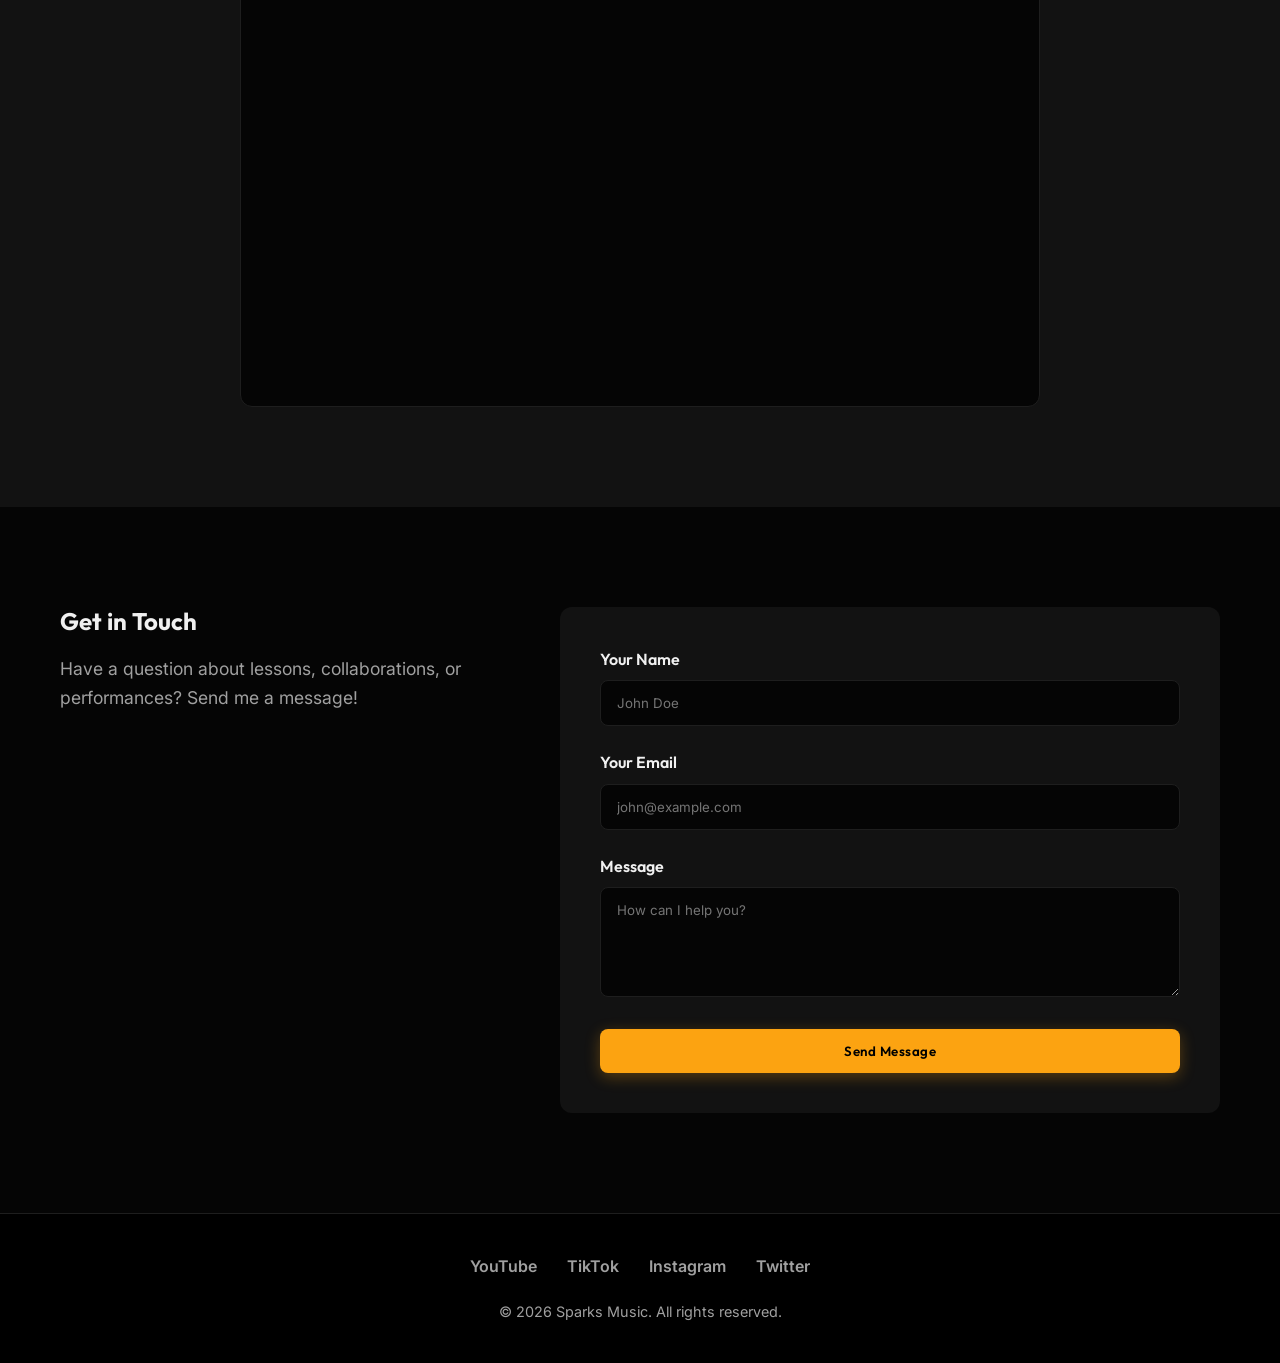
==== commit 89875c39: "Add multi-page instruments architecture and horizontal media carousel" ====
--- a/index.html
+++ b/index.html
@@ -25,10 +25,20 @@
                 <span class="hamburger"></span>
             </button>
             <nav class="nav-links">
-                <a href="#about">About</a>
-                <a href="#media">Media</a>
-                <a href="#lessons">Lessons</a>
-                <a href="#contact" class="btn-primary">Get in Touch</a>
+                <a href="index.html#about">About</a>
+                <div class="dropdown">
+                    <a href="javascript:void(0)" class="dropbtn">Instruments <span>▼</span></a>
+                    <div class="dropdown-content">
+                        <a href="piano.html">Piano</a>
+                        <a href="strings.html">Strings</a>
+                        <a href="saxophone.html">Saxophone</a>
+                        <a href="vocals.html">Vocals</a>
+                        <a href="choir.html">Choir Training</a>
+                    </div>
+                </div>
+                <a href="index.html#media">Media</a>
+                <a href="index.html#lessons">Lessons</a>
+                <a href="index.html#contact" class="btn-primary">Get in Touch</a>
             </nav>
         </div>
     </header>
@@ -87,7 +97,7 @@
                 <p>Check out my recent videos on YouTube and TikTok.</p>
             </div>
             
-            <div class="media-grid">
+            <div class="media-carousel">
                 <!-- YOUTUBE VIDEO PLACEHOLDER -->
                 <div class="video-card">
                     <div class="video-wrapper">
--- a/styles.css
+++ b/styles.css
@@ -526,3 +526,102 @@
     
     .hero-actions { flex-direction: column; }
 }
+
+/* ==========================================================================
+   DROPDOWN MENU
+   ========================================================================== */
+.dropdown {
+    position: relative;
+    display: inline-block;
+}
+
+.dropbtn {
+    font-weight: 600;
+    font-size: 0.95rem;
+    color: var(--text-secondary);
+    display: flex;
+    align-items: center;
+    gap: 5px;
+}
+
+.dropdown-content {
+    display: none;
+    position: absolute;
+    background-color: var(--surface-color);
+    min-width: 160px;
+    box-shadow: 0px 8px 16px 0px rgba(0,0,0,0.5);
+    z-index: 1000;
+    border-radius: 8px;
+    overflow: hidden;
+    top: 100%;
+    left: 0;
+    margin-top: 10px;
+    border: 1px solid var(--surface-light);
+}
+
+.dropdown-content a {
+    color: var(--text-primary);
+    padding: 12px 16px;
+    text-decoration: none;
+    display: block;
+    font-size: 0.9rem;
+    transition: var(--transition);
+}
+
+.dropdown-content a:hover {
+    background-color: var(--surface-light);
+    color: var(--accent-color);
+}
+
+.dropdown:hover .dropdown-content {
+    display: block;
+}
+
+.dropdown:hover .dropbtn {
+    color: var(--accent-color);
+}
+
+/* ==========================================================================
+   HORIZONTAL MEDIA CAROUSEL
+   ========================================================================== */
+.media-carousel {
+    display: flex;
+    gap: 20px;
+    overflow-x: auto;
+    scroll-snap-type: x mandatory;
+    padding-bottom: 20px;
+    scrollbar-width: thin;
+    scrollbar-color: var(--accent-color) var(--surface-color);
+}
+
+.media-carousel::-webkit-scrollbar {
+    height: 8px;
+}
+
+.media-carousel::-webkit-scrollbar-track {
+    background: var(--surface-color);
+    border-radius: 4px;
+}
+
+.media-carousel::-webkit-scrollbar-thumb {
+    background-color: var(--accent-color);
+    border-radius: 4px;
+}
+
+.media-carousel .video-card {
+    flex: 0 0 350px;
+    scroll-snap-align: start;
+}
+
+/* Page Headers for Instrument Pages */
+.page-header {
+    padding: 150px 20px 80px;
+    text-align: center;
+    background: linear-gradient(180deg, var(--surface-light) 0%, var(--bg-color) 100%);
+}
+
+.page-header h1 {
+    font-size: 3.5rem;
+    margin-bottom: 20px;
+}
+
